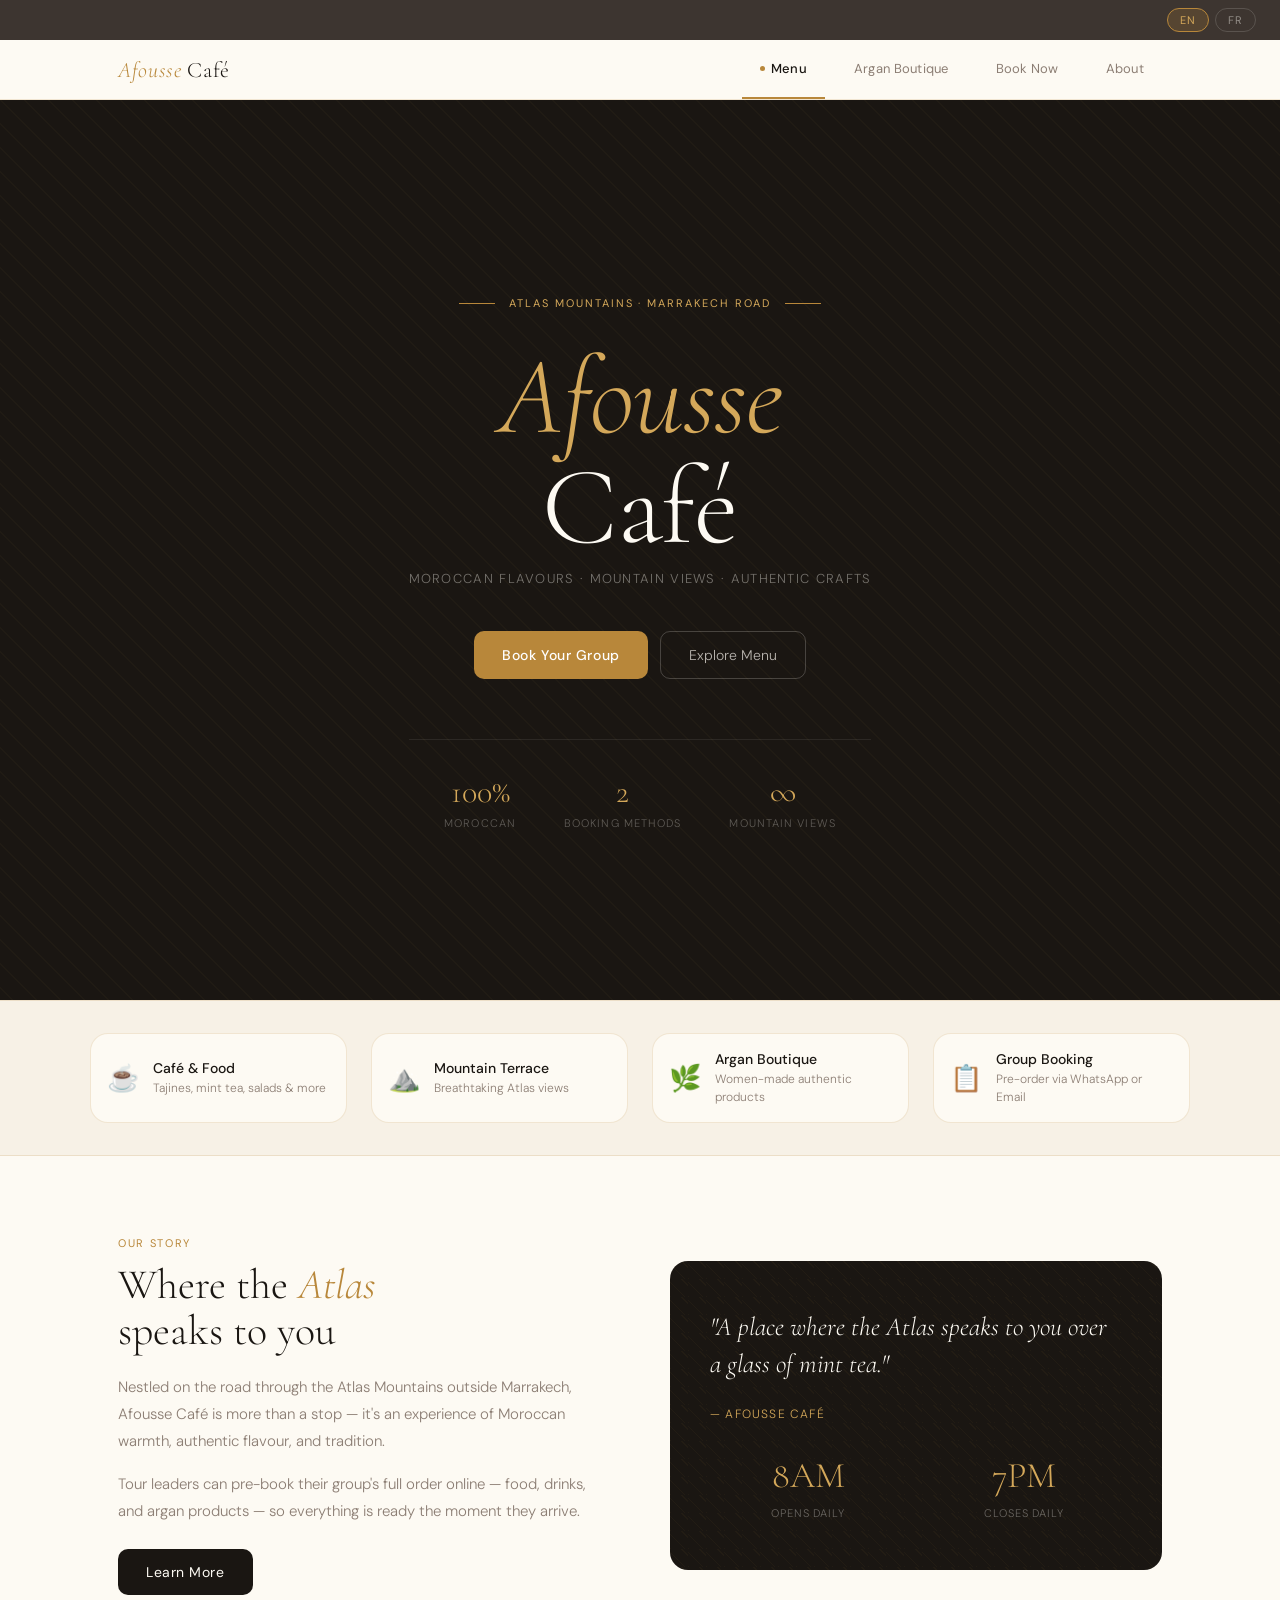
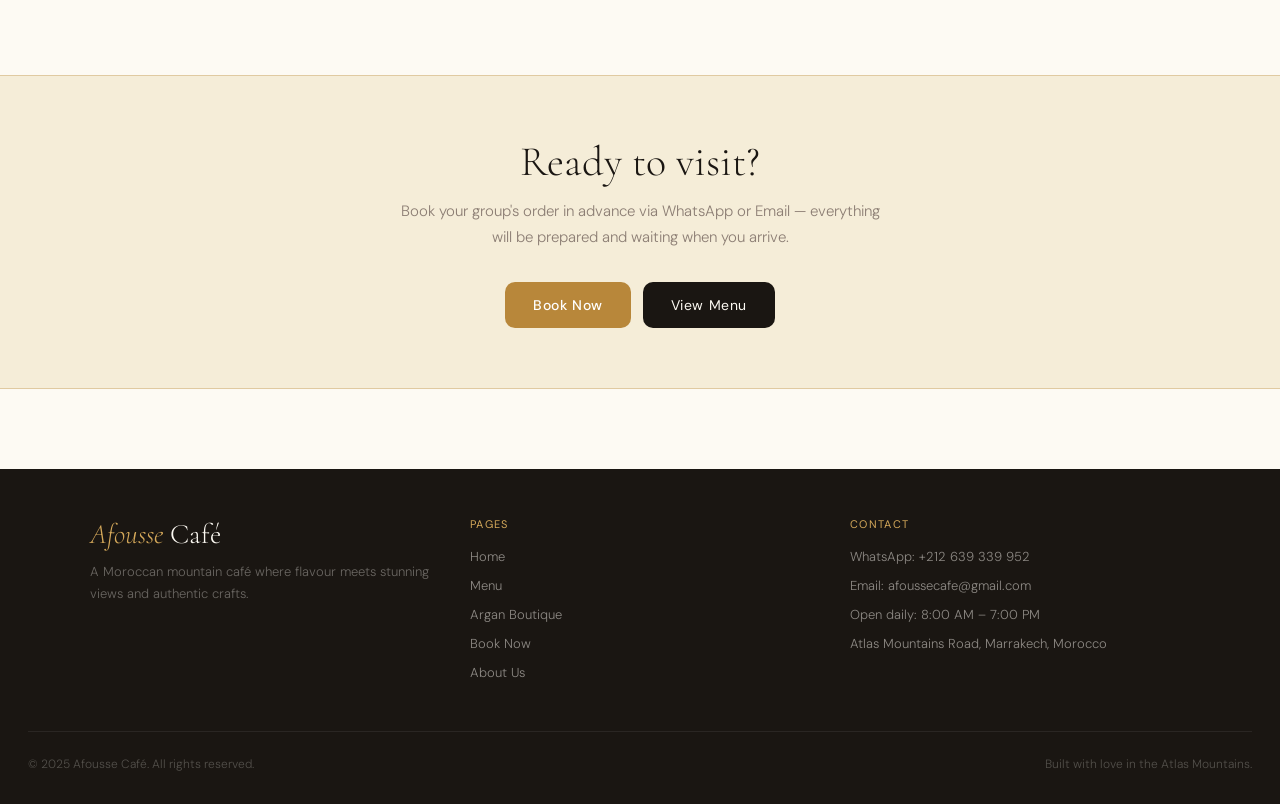
==== index.html @ c1b6a632 "Initial commit - Afousse Café website" ====
<!DOCTYPE html>
<html lang="en">
<head>
  <meta charset="UTF-8">
  <meta name="viewport" content="width=device-width, initial-scale=1.0">
  <title>Afousse Café — Atlas Mountains, Marrakech</title>
  <meta name="description" content="A mountain-side café & restaurant on the Atlas road. Moroccan food, mint tea, stunning views & authentic argan products. Book your group before you arrive.">
  <link rel="stylesheet" href="css/style.css">
  <style>
    /* HERO */
    .hero {
      background: var(--ink);
      min-height: 100vh;
      display: flex;
      flex-direction: column;
      align-items: center;
      justify-content: center;
      text-align: center;
      padding: 80px 24px 60px;
      position: relative;
      overflow: hidden;
    }
    .hero-pattern {
      position: absolute; inset: 0; opacity: 0.04;
      background-image: repeating-linear-gradient(45deg, var(--gold) 0, var(--gold) 1px, transparent 0, transparent 50%);
      background-size: 24px 24px;
    }
    .hero-inner { position: relative; z-index: 1; max-width: 780px; }
    .hero-eyebrow {
      display: inline-flex; align-items: center; gap: 14px;
      font-size: 11px; letter-spacing: 0.18em; text-transform: uppercase;
      color: var(--gold2); margin-bottom: 32px; font-weight: 400;
    }
    .hero-line { width: 36px; height: 1px; background: var(--gold); }
    .hero h1 {
      font-family: 'Cormorant Garamond', serif;
      font-size: clamp(60px, 11vw, 110px);
      font-weight: 300; color: var(--cream);
      line-height: 1.0; margin-bottom: 8px; letter-spacing: -0.01em;
    }
    .hero h1 em { color: var(--gold2); font-style: italic; }
    .hero-tagline {
      font-size: 13px; color: rgba(253,250,243,0.4);
      letter-spacing: 0.1em; text-transform: uppercase;
      margin-bottom: 44px; font-weight: 300;
    }
    .hero-ctas { display: flex; gap: 12px; justify-content: center; flex-wrap: wrap; margin-bottom: 60px; }
    .hero-stats {
      display: flex; gap: 48px; justify-content: center;
      border-top: 1px solid rgba(253,250,243,0.08); padding-top: 32px;
    }
    .hero-stat { text-align: center; }
    .hero-stat-num {
      font-family: 'Cormorant Garamond', serif;
      font-size: 32px; font-weight: 300; color: var(--gold2); display: block;
    }
    .hero-stat-lbl {
      font-size: 11px; color: rgba(253,250,243,0.3);
      text-transform: uppercase; letter-spacing: 0.1em;
    }

    /* FEATURES STRIP */
    .features {
      background: var(--cream2);
      border-top: 1px solid var(--border);
      border-bottom: 1px solid var(--border);
      padding: 32px 28px;
    }
    .features-inner {
      max-width: 1100px; margin: 0 auto;
      display: grid; grid-template-columns: repeat(4, 1fr);
      gap: 24px;
    }
    .feature-item {
      display: flex; align-items: center; gap: 14px;
      padding: 16px; border-radius: var(--r2);
      background: var(--cream); border: 1px solid var(--border);
      transition: all .2s; text-decoration: none; color: inherit;
    }
    .feature-item:hover { border-color: var(--gold); transform: translateY(-2px); }
    .feature-icon { font-size: 26px; flex-shrink: 0; }
    .feature-text {}
    .feature-title { font-size: 14px; font-weight: 500; color: var(--ink); margin-bottom: 2px; }
    .feature-desc { font-size: 12px; color: var(--muted); line-height: 1.5; }

    /* ABOUT SECTION */
    .about-section { padding: 80px 28px; max-width: 1100px; margin: 0 auto; }
    .about-grid { display: grid; grid-template-columns: 1fr 1fr; gap: 60px; align-items: center; }
    .about-text .sec-eyebrow { margin-bottom: 12px; }
    .about-text h2 {
      font-family: 'Cormorant Garamond', serif;
      font-size: 42px; font-weight: 300; line-height: 1.1; color: var(--ink); margin-bottom: 20px;
    }
    .about-text h2 em { color: var(--gold); font-style: italic; }
    .about-text p { font-size: 15px; color: var(--muted); line-height: 1.8; margin-bottom: 16px; }
    .about-visual {
      background: var(--ink); border-radius: var(--r2);
      padding: 48px 40px; position: relative; overflow: hidden;
    }
    .about-visual-pat {
      position: absolute; inset: 0; opacity: 0.05;
      background-image: repeating-linear-gradient(45deg, var(--gold) 0, var(--gold) 1px, transparent 0, transparent 40%);
      background-size: 18px 18px;
    }
    .about-visual-content { position: relative; }
    .about-quote {
      font-family: 'Cormorant Garamond', serif;
      font-size: 26px; font-weight: 300; font-style: italic;
      color: var(--cream); line-height: 1.4; margin-bottom: 24px;
    }
    .about-quote-attr { font-size: 12px; letter-spacing: 0.1em; text-transform: uppercase; color: var(--gold2); }
    .about-stats { display: grid; grid-template-columns: 1fr 1fr; gap: 20px; margin-top: 32px; }
    .about-stat { text-align: center; }
    .about-stat-num {
      font-family: 'Cormorant Garamond', serif;
      font-size: 36px; font-weight: 300; color: var(--gold2); display: block; margin-bottom: 4px;
    }
    .about-stat-lbl { font-size: 11px; color: rgba(253,250,243,0.35); text-transform: uppercase; letter-spacing: 0.08em; }

    /* CTA SECTION */
    .cta-section {
      background: var(--gold-pale);
      border-top: 1px solid var(--border2);
      border-bottom: 1px solid var(--border2);
      padding: 60px 28px;
      text-align: center;
    }
    .cta-section h2 {
      font-family: 'Cormorant Garamond', serif;
      font-size: 42px; font-weight: 300; color: var(--ink);
      margin-bottom: 12px;
    }
    .cta-section p { font-size: 15px; color: var(--muted); margin-bottom: 32px; max-width: 500px; margin-left: auto; margin-right: auto; line-height: 1.7; }
    .cta-btns { display: flex; gap: 12px; justify-content: center; flex-wrap: wrap; }

    @media (max-width: 900px) {
      .features-inner { grid-template-columns: 1fr 1fr; }
      .about-grid { grid-template-columns: 1fr; gap: 32px; }
      .hero h1 { font-size: 56px; }
      .hero-stats { gap: 28px; }
    }
    @media (max-width: 540px) {
      .features-inner { grid-template-columns: 1fr; }
      .hero-stats { flex-direction: column; gap: 20px; }
      .cta-btns { flex-direction: column; align-items: center; }
    }
  </style>
</head>
<body>

<div class="toast-wrap"><div class="toast" id="toast"></div></div>

<!-- LANG BAR -->
<div class="lang-bar">
  <button class="lang-btn active" data-lang="en" onclick="setLang('en')">EN</button>
  <button class="lang-btn" data-lang="fr" onclick="setLang('fr')">FR</button>
</div>

<!-- NAVBAR -->
<nav class="navbar">
  <div class="nav-inner">
    <a class="nav-logo" href="index.html"><em>Afousse</em> Café</a>
    <div class="nav-links">
      <a class="nav-link active" href="menu.html"><span class="nav-dot"></span><span id="nav-menu">Menu</span></a>
      <a class="nav-link" href="argan.html"><span class="nav-dot"></span><span id="nav-argan">Argan Boutique</span></a>
      <a class="nav-link" href="booking.html"><span class="nav-dot"></span><span id="nav-book">Book Now</span></a>
      <a class="nav-link" href="about.html"><span class="nav-dot"></span><span id="nav-about">About</span></a>
    </div>
  </div>
</nav>

<!-- HERO -->
<div class="hero">
  <div class="hero-pattern"></div>
  <div class="hero-inner">
    <div class="hero-eyebrow">
      <span class="hero-line"></span>
      <span class="en">Atlas Mountains · Marrakech Road</span>
      <span class="fr" style="display:none">Montagnes de l'Atlas · Route de Marrakech</span>
      <span class="hero-line"></span>
    </div>
    <h1><em>Afousse</em><br>Café</h1>
    <div class="hero-tagline">
      <span class="en">Moroccan Flavours · Mountain Views · Authentic Crafts</span>
      <span class="fr" style="display:none">Saveurs Marocaines · Vues Panoramiques · Artisanat</span>
    </div>
    <div class="hero-ctas">
      <a class="btn-gold" href="booking.html">
        <span class="en">Book Your Group</span>
        <span class="fr" style="display:none">Réserver votre Groupe</span>
      </a>
      <a href="menu.html" style="display:inline-flex;align-items:center;gap:10px;padding:14px 28px;border-radius:var(--r);border:1px solid rgba(253,250,243,0.2);color:rgba(253,250,243,0.7);text-decoration:none;font-size:14px;transition:all .2s;" onmouseover="this.style.borderColor='var(--gold)';this.style.color='var(--gold2)'" onmouseout="this.style.borderColor='rgba(253,250,243,0.2)';this.style.color='rgba(253,250,243,0.7)'">
        <span class="en">Explore Menu</span>
        <span class="fr" style="display:none">Explorer le Menu</span>
      </a>
    </div>
    <div class="hero-stats">
      <div class="hero-stat">
        <span class="hero-stat-num">100%</span>
        <span class="hero-stat-lbl en">Moroccan</span>
        <span class="hero-stat-lbl fr" style="display:none">Marocain</span>
      </div>
      <div class="hero-stat">
        <span class="hero-stat-num">2</span>
        <span class="hero-stat-lbl en">Booking Methods</span>
        <span class="hero-stat-lbl fr" style="display:none">Modes de Réservation</span>
      </div>
      <div class="hero-stat">
        <span class="hero-stat-num">∞</span>
        <span class="hero-stat-lbl en">Mountain Views</span>
        <span class="hero-stat-lbl fr" style="display:none">Vues Panoramiques</span>
      </div>
    </div>
  </div>
</div>

<!-- FEATURES STRIP -->
<div class="features">
  <div class="features-inner">
    <a class="feature-item" href="menu.html">
      <span class="feature-icon">☕</span>
      <div class="feature-text">
        <div class="feature-title en">Café & Food</div>
        <div class="feature-title fr" style="display:none">Café & Cuisine</div>
        <div class="feature-desc en">Tajines, mint tea, salads & more</div>
        <div class="feature-desc fr" style="display:none">Tajines, thé à la menthe, salades</div>
      </div>
    </a>
    <a class="feature-item" href="about.html">
      <span class="feature-icon">⛰️</span>
      <div class="feature-text">
        <div class="feature-title en">Mountain Terrace</div>
        <div class="feature-title fr" style="display:none">Terrasse Panoramique</div>
        <div class="feature-desc en">Breathtaking Atlas views</div>
        <div class="feature-desc fr" style="display:none">Vues époustouflantes sur l'Atlas</div>
      </div>
    </a>
    <a class="feature-item" href="argan.html">
      <span class="feature-icon">🌿</span>
      <div class="feature-text">
        <div class="feature-title en">Argan Boutique</div>
        <div class="feature-title fr" style="display:none">Boutique Argan</div>
        <div class="feature-desc en">Women-made authentic products</div>
        <div class="feature-desc fr" style="display:none">Produits artisanaux féminins</div>
      </div>
    </a>
    <a class="feature-item" href="booking.html">
      <span class="feature-icon">📋</span>
      <div class="feature-text">
        <div class="feature-title en">Group Booking</div>
        <div class="feature-title fr" style="display:none">Réservation Groupe</div>
        <div class="feature-desc en">Pre-order via WhatsApp or Email</div>
        <div class="feature-desc fr" style="display:none">Pré-commander via WhatsApp ou Email</div>
      </div>
    </a>
  </div>
</div>

<!-- ABOUT SECTION -->
<div class="about-section">
  <div class="about-grid">
    <div class="about-text">
      <div class="sec-eyebrow en">Our Story</div>
      <div class="sec-eyebrow fr" style="display:none">Notre Histoire</div>
      <h2 class="en">Where the <em>Atlas</em><br>speaks to you</h2>
      <h2 class="fr" style="display:none">Là où l'<em>Atlas</em><br>vous parle</h2>
      <p class="en">Nestled on the road through the Atlas Mountains outside Marrakech, Afousse Café is more than a stop — it's an experience of Moroccan warmth, authentic flavour, and tradition.</p>
      <p class="fr" style="display:none">Niché sur la route des montagnes de l'Atlas près de Marrakech, Afousse Café est plus qu'un arrêt — c'est une expérience de chaleur marocaine et de tradition authentique.</p>
      <p class="en">Tour leaders can pre-book their group's full order online — food, drinks, and argan products — so everything is ready the moment they arrive.</p>
      <p class="fr" style="display:none">Les responsables de groupes peuvent pré-réserver leur commande en ligne — nourriture, boissons et produits argan — pour que tout soit prêt à l'arrivée.</p>
      <a class="btn-primary" href="about.html" style="margin-top:8px;display:inline-flex;">
        <span class="en">Learn More</span>
        <span class="fr" style="display:none">En savoir plus</span>
      </a>
    </div>
    <div class="about-visual">
      <div class="about-visual-pat"></div>
      <div class="about-visual-content">
        <div class="about-quote">"A place where the Atlas speaks to you over a glass of mint tea."</div>
        <div class="about-quote-attr">— Afousse Café</div>
        <div class="about-stats">
          <div class="about-stat">
            <span class="about-stat-num">8AM</span>
            <span class="about-stat-lbl en">Opens Daily</span>
            <span class="about-stat-lbl fr" style="display:none">Ouverture</span>
          </div>
          <div class="about-stat">
            <span class="about-stat-num">7PM</span>
            <span class="about-stat-lbl en">Closes Daily</span>
            <span class="about-stat-lbl fr" style="display:none">Fermeture</span>
          </div>
        </div>
      </div>
    </div>
  </div>
</div>

<!-- CTA -->
<div class="cta-section">
  <h2 class="en">Ready to visit?</h2>
  <h2 class="fr" style="display:none">Prêt à nous rendre visite ?</h2>
  <p class="en">Book your group's order in advance via WhatsApp or Email — everything will be prepared and waiting when you arrive.</p>
  <p class="fr" style="display:none">Réservez la commande de votre groupe à l'avance par WhatsApp ou Email — tout sera prêt à votre arrivée.</p>
  <div class="cta-btns">
    <a class="btn-gold" href="booking.html">
      <span class="en">Book Now</span>
      <span class="fr" style="display:none">Réserver Maintenant</span>
    </a>
    <a class="btn-primary" href="menu.html">
      <span class="en">View Menu</span>
      <span class="fr" style="display:none">Voir le Menu</span>
    </a>
  </div>
</div>

<!-- FOOTER -->
<footer>
  <div class="footer-inner">
    <div>
      <div class="footer-logo"><em>Afousse</em> Café</div>
      <div class="footer-tagline en">A Moroccan mountain café where flavour meets stunning views and authentic crafts.</div>
      <div class="footer-tagline fr" style="display:none">Un café marocain de montagne où saveurs, vues et artisanat se rencontrent.</div>
    </div>
    <div class="footer-col">
      <h4 class="en">Pages</h4>
      <h4 class="fr" style="display:none">Pages</h4>
      <a href="index.html" class="en">Home</a>
      <a href="index.html" class="fr" style="display:none">Accueil</a>
      <a href="menu.html" class="en">Menu</a>
      <a href="menu.html" class="fr" style="display:none">Menu</a>
      <a href="argan.html" class="en">Argan Boutique</a>
      <a href="argan.html" class="fr" style="display:none">Boutique Argan</a>
      <a href="booking.html" class="en">Book Now</a>
      <a href="booking.html" class="fr" style="display:none">Réserver</a>
      <a href="about.html" class="en">About Us</a>
      <a href="about.html" class="fr" style="display:none">À Propos</a>
    </div>
    <div class="footer-col">
      <h4 class="en">Contact</h4>
      <h4 class="fr" style="display:none">Contact</h4>
      <p>WhatsApp: +212 639 339 952</p>
      <p>Email: afoussecafe@gmail.com</p>
      <p id="footer-hours">Open daily: 8:00 AM – 7:00 PM</p>
      <p id="footer-location">Atlas Mountains Road, Marrakech, Morocco</p>
    </div>
  </div>
  <div class="footer-bottom">
    <span id="footer-rights">© 2025 Afousse Café. All rights reserved.</span>
    <span id="footer-built">Built with love in the Atlas Mountains.</span>
  </div>
</footer>

<script src="js/app.js"></script>
</body>
</html>
---- css/style.css ----
/* ─── AFOUSSE CAFÉ — Global Styles ─── */
@import url('https://fonts.googleapis.com/css2?family=Cormorant+Garamond:ital,wght@0,300;0,400;0,600;1,300;1,400&family=DM+Sans:wght@300;400;500&display=swap');

*, *::before, *::after { box-sizing: border-box; margin: 0; padding: 0; }

:root {
  --ink: #1A1612;
  --ink2: #3D3530;
  --muted: #8C7E74;
  --gold: #B8873A;
  --gold2: #D4A85A;
  --gold-pale: #F5EDD8;
  --cream: #FDFAF3;
  --cream2: #F7F1E6;
  --cream3: #EDE3D0;
  --green: #2D5A3D;
  --green2: #4A7C5F;
  --border: rgba(184,135,58,0.18);
  --border2: rgba(184,135,58,0.35);
  --r: 10px;
  --r2: 18px;
}

html { scroll-behavior: smooth; }
body {
  font-family: 'DM Sans', sans-serif;
  background: var(--cream);
  color: var(--ink);
  min-height: 100vh;
  overflow-x: hidden;
  font-weight: 300;
}

/* ── LANG BAR ── */
.lang-bar {
  background: var(--ink2);
  display: flex;
  justify-content: flex-end;
  align-items: center;
  padding: 8px 24px;
  gap: 6px;
}
.lang-btn {
  background: transparent;
  border: 1px solid rgba(253,250,243,0.15);
  color: rgba(253,250,243,0.45);
  font-family: 'DM Sans', sans-serif;
  font-size: 11px;
  letter-spacing: 0.08em;
  padding: 4px 12px;
  border-radius: 100px;
  cursor: pointer;
  transition: all .2s;
}
.lang-btn.active {
  background: rgba(184,135,58,0.2);
  border-color: var(--gold);
  color: var(--gold2);
}

/* ── NAVBAR ── */
.navbar {
  background: var(--cream);
  border-bottom: 1px solid var(--border);
  position: sticky;
  top: 0;
  z-index: 100;
}
.nav-inner {
  max-width: 1100px;
  margin: 0 auto;
  display: flex;
  align-items: center;
  justify-content: space-between;
  padding: 0 28px;
}
.nav-logo {
  font-family: 'Cormorant Garamond', serif;
  font-size: 22px;
  font-weight: 300;
  color: var(--ink);
  text-decoration: none;
  letter-spacing: 0.03em;
  padding: 16px 0;
  white-space: nowrap;
}
.nav-logo em { color: var(--gold); font-style: italic; }
.nav-links {
  display: flex;
  gap: 0;
  overflow-x: auto;
  scrollbar-width: none;
}
.nav-links::-webkit-scrollbar { display: none; }
.nav-link {
  display: flex;
  align-items: center;
  gap: 6px;
  padding: 20px 18px;
  font-size: 13px;
  font-weight: 400;
  color: var(--muted);
  border-bottom: 2px solid transparent;
  text-decoration: none;
  white-space: nowrap;
  transition: all .2s;
  letter-spacing: 0.02em;
}
.nav-link:hover { color: var(--gold); }
.nav-link.active { color: var(--ink); border-bottom-color: var(--gold); font-weight: 500; }
.nav-dot { width: 5px; height: 5px; border-radius: 50%; background: var(--gold); opacity: 0; transition: opacity .2s; }
.nav-link.active .nav-dot { opacity: 1; }

/* ── FOOTER ── */
footer {
  background: var(--ink);
  color: rgba(253,250,243,0.55);
  padding: 48px 28px 32px;
  margin-top: 80px;
}
.footer-inner {
  max-width: 1100px;
  margin: 0 auto;
  display: grid;
  grid-template-columns: 1fr 1fr 1fr;
  gap: 40px;
  margin-bottom: 40px;
}
.footer-logo {
  font-family: 'Cormorant Garamond', serif;
  font-size: 28px;
  font-weight: 300;
  color: var(--cream);
  margin-bottom: 10px;
}
.footer-logo em { color: var(--gold2); font-style: italic; }
.footer-tagline { font-size: 13px; color: rgba(253,250,243,0.35); line-height: 1.7; }
.footer-col h4 {
  font-size: 11px;
  letter-spacing: 0.12em;
  text-transform: uppercase;
  color: var(--gold2);
  margin-bottom: 16px;
  font-weight: 400;
}
.footer-col a, .footer-col p {
  display: block;
  font-size: 13px;
  color: rgba(253,250,243,0.5);
  text-decoration: none;
  margin-bottom: 8px;
  transition: color .2s;
  line-height: 1.6;
}
.footer-col a:hover { color: var(--gold2); }
.footer-bottom {
  border-top: 1px solid rgba(253,250,243,0.07);
  padding-top: 24px;
  display: flex;
  justify-content: space-between;
  align-items: center;
  flex-wrap: wrap;
  gap: 12px;
  font-size: 12px;
  color: rgba(253,250,243,0.25);
}

/* ── MAIN WRAPPER ── */
.main { max-width: 1100px; margin: 0 auto; padding: 48px 28px 80px; }

/* ── SECTION HEADER ── */
.sec-eyebrow {
  font-size: 11px;
  letter-spacing: 0.15em;
  text-transform: uppercase;
  color: var(--gold);
  font-weight: 400;
  margin-bottom: 8px;
}
.sec-head { margin-bottom: 40px; }
.sec-head h2 {
  font-family: 'Cormorant Garamond', serif;
  font-size: 38px;
  font-weight: 300;
  color: var(--ink);
  line-height: 1.1;
}
.sec-head p { font-size: 14px; color: var(--muted); margin-top: 8px; max-width: 500px; line-height: 1.7; }

/* ── CATEGORY DIVIDER ── */
.cat-block { margin-bottom: 44px; }
.cat-label { display: flex; align-items: center; gap: 14px; margin-bottom: 18px; }
.cat-label-text {
  font-size: 11px;
  letter-spacing: 0.14em;
  text-transform: uppercase;
  color: var(--gold);
  font-weight: 500;
  white-space: nowrap;
}
.cat-label-line { flex: 1; height: 1px; background: var(--border); }

/* ── MENU GRID ── */
.menu-grid { display: grid; grid-template-columns: repeat(auto-fill, minmax(190px, 1fr)); gap: 14px; }
.menu-card {
  background: var(--cream2);
  border: 1px solid var(--border);
  border-radius: var(--r2);
  padding: 20px 18px;
  cursor: pointer;
  transition: all .22s;
  position: relative;
  user-select: none;
}
.menu-card:hover {
  border-color: var(--gold);
  background: var(--cream);
  transform: translateY(-3px);
  box-shadow: 0 12px 32px rgba(26,22,18,0.08);
}
.menu-card.selected { border-color: var(--gold); background: #FDF8EE; box-shadow: 0 0 0 1px var(--gold); }
.check-mark {
  position: absolute; top: 14px; right: 14px;
  width: 22px; height: 22px;
  background: var(--gold); border-radius: 50%;
  display: none; align-items: center; justify-content: center;
}
.menu-card.selected .check-mark { display: flex; }
.check-mark svg { width: 11px; height: 11px; stroke: white; fill: none; stroke-width: 2.5; }
.card-emoji { font-size: 30px; margin-bottom: 12px; display: block; line-height: 1; }
.card-name { font-size: 14px; font-weight: 500; color: var(--ink); margin-bottom: 4px; line-height: 1.3; }
.card-desc { font-size: 12px; color: var(--muted); line-height: 1.55; }
.card-price { font-family: 'Cormorant Garamond', serif; font-size: 16px; color: var(--gold); font-weight: 400; margin-top: 10px; }
.qty-row { display: flex; align-items: center; gap: 10px; margin-top: 12px; }
.qty-btn {
  width: 28px; height: 28px; border-radius: 50%;
  border: 1px solid var(--border2); background: transparent;
  cursor: pointer; font-size: 16px;
  display: flex; align-items: center; justify-content: center;
  color: var(--gold); font-family: inherit; line-height: 1; transition: all .15s;
}
.qty-btn:hover { background: var(--gold); color: white; border-color: var(--gold); }
.qty-val { font-size: 15px; font-weight: 500; min-width: 24px; text-align: center; color: var(--ink); }

/* ── BUTTONS ── */
.btn-primary {
  display: inline-flex; align-items: center; justify-content: center; gap: 10px;
  padding: 14px 28px; border-radius: var(--r);
  background: var(--ink); color: var(--cream); border: none;
  font-family: 'DM Sans', sans-serif; font-size: 14px; font-weight: 400;
  cursor: pointer; transition: all .2s; text-decoration: none; letter-spacing: 0.04em;
}
.btn-primary:hover { background: var(--gold); }
.btn-gold {
  display: inline-flex; align-items: center; justify-content: center; gap: 10px;
  padding: 14px 28px; border-radius: var(--r);
  background: var(--gold); color: white; border: none;
  font-family: 'DM Sans', sans-serif; font-size: 14px; font-weight: 500;
  cursor: pointer; transition: all .2s; text-decoration: none; letter-spacing: 0.04em;
}
.btn-gold:hover { background: var(--ink2); transform: translateY(-1px); }
.btn-wa {
  display: flex; align-items: center; justify-content: center; gap: 10px;
  padding: 15px 20px; border-radius: var(--r);
  background: #25D366; color: white; border: none;
  font-family: 'DM Sans', sans-serif; font-size: 14px; font-weight: 500;
  cursor: pointer; transition: all .2s; text-decoration: none;
}
.btn-wa:hover { background: #1da851; transform: translateY(-1px); }
.btn-em {
  display: flex; align-items: center; justify-content: center; gap: 10px;
  padding: 15px 20px; border-radius: var(--r);
  background: var(--gold); color: white; border: none;
  font-family: 'DM Sans', sans-serif; font-size: 14px; font-weight: 500;
  cursor: pointer; transition: all .2s; text-decoration: none;
}
.btn-em:hover { background: var(--ink2); transform: translateY(-1px); }
.btn-clear {
  background: transparent; border: 1px solid var(--border2); color: var(--muted);
  font-family: 'DM Sans', sans-serif; font-size: 12px; padding: 10px;
  border-radius: var(--r); cursor: pointer; width: 100%; transition: all .2s; letter-spacing: 0.04em;
}
.btn-clear:hover { border-color: var(--gold); color: var(--gold); }
.proceed-btn {
  display: flex; align-items: center; justify-content: center; gap: 10px;
  width: 100%; padding: 16px; border-radius: var(--r);
  background: var(--ink); color: var(--cream); border: none;
  font-family: 'DM Sans', sans-serif; font-size: 14px; font-weight: 400;
  cursor: pointer; transition: all .2s; margin-top: 16px; letter-spacing: 0.04em;
  text-decoration: none;
}
.proceed-btn:hover { background: var(--gold); }

/* ── FORMS ── */
.form-section-title {
  font-family: 'Cormorant Garamond', serif;
  font-size: 22px; font-weight: 300;
  color: var(--ink); margin-bottom: 20px;
  padding-bottom: 14px; border-bottom: 1px solid var(--border);
}
.form-row { display: grid; grid-template-columns: 1fr 1fr; gap: 14px; margin-bottom: 16px; }
.form-group { display: flex; flex-direction: column; gap: 7px; }
.form-group.full { grid-column: 1 / -1; }
label { font-size: 11px; font-weight: 500; color: var(--ink2); letter-spacing: 0.08em; text-transform: uppercase; }
input, select, textarea {
  font-family: 'DM Sans', sans-serif; font-size: 14px; font-weight: 300;
  color: var(--ink); background: var(--cream); border: 1px solid var(--border2);
  border-radius: var(--r); padding: 11px 16px; outline: none; transition: border-color .2s; width: 100%;
}
input:focus, select:focus, textarea:focus { border-color: var(--gold); }
textarea { resize: vertical; min-height: 100px; line-height: 1.6; }

/* ── TOAST ── */
.toast-wrap { position: fixed; bottom: 28px; right: 28px; z-index: 9999; }
.toast {
  background: var(--ink); color: var(--cream);
  padding: 13px 20px; border-radius: var(--r);
  font-size: 13px; font-family: 'DM Sans', sans-serif;
  opacity: 0; transform: translateY(10px); transition: all .3s;
  border-left: 3px solid var(--gold); max-width: 300px; line-height: 1.5;
}
.toast.show { opacity: 1; transform: translateY(0); }

/* ── SUMMARY CARD ── */
.summary-card { background: var(--ink); border-radius: var(--r2); padding: 24px; color: var(--cream); }
.sum-title { font-size: 11px; letter-spacing: 0.12em; text-transform: uppercase; color: var(--gold2); margin-bottom: 18px; font-weight: 400; }
.sum-item {
  display: flex; justify-content: space-between; align-items: center;
  padding: 9px 0; border-bottom: 1px solid rgba(253,250,243,0.07);
  font-size: 13px; color: rgba(253,250,243,0.85);
}
.sum-item:last-child { border-bottom: none; }
.sum-qty { background: rgba(184,135,58,0.2); color: var(--gold2); padding: 2px 9px; border-radius: 100px; font-size: 11px; font-weight: 500; white-space: nowrap; }
.sum-empty { font-size: 13px; color: rgba(253,250,243,0.3); text-align: center; padding: 24px 0; line-height: 1.6; }

/* ── RESPONSIVE ── */
@media (max-width: 768px) {
  .footer-inner { grid-template-columns: 1fr; gap: 28px; }
  .nav-logo { font-size: 18px; }
  .form-row { grid-template-columns: 1fr; }
  .sec-head h2 { font-size: 30px; }
}
@media (max-width: 480px) {
  .main { padding: 32px 16px 60px; }
  .nav-inner { padding: 0 16px; }
}
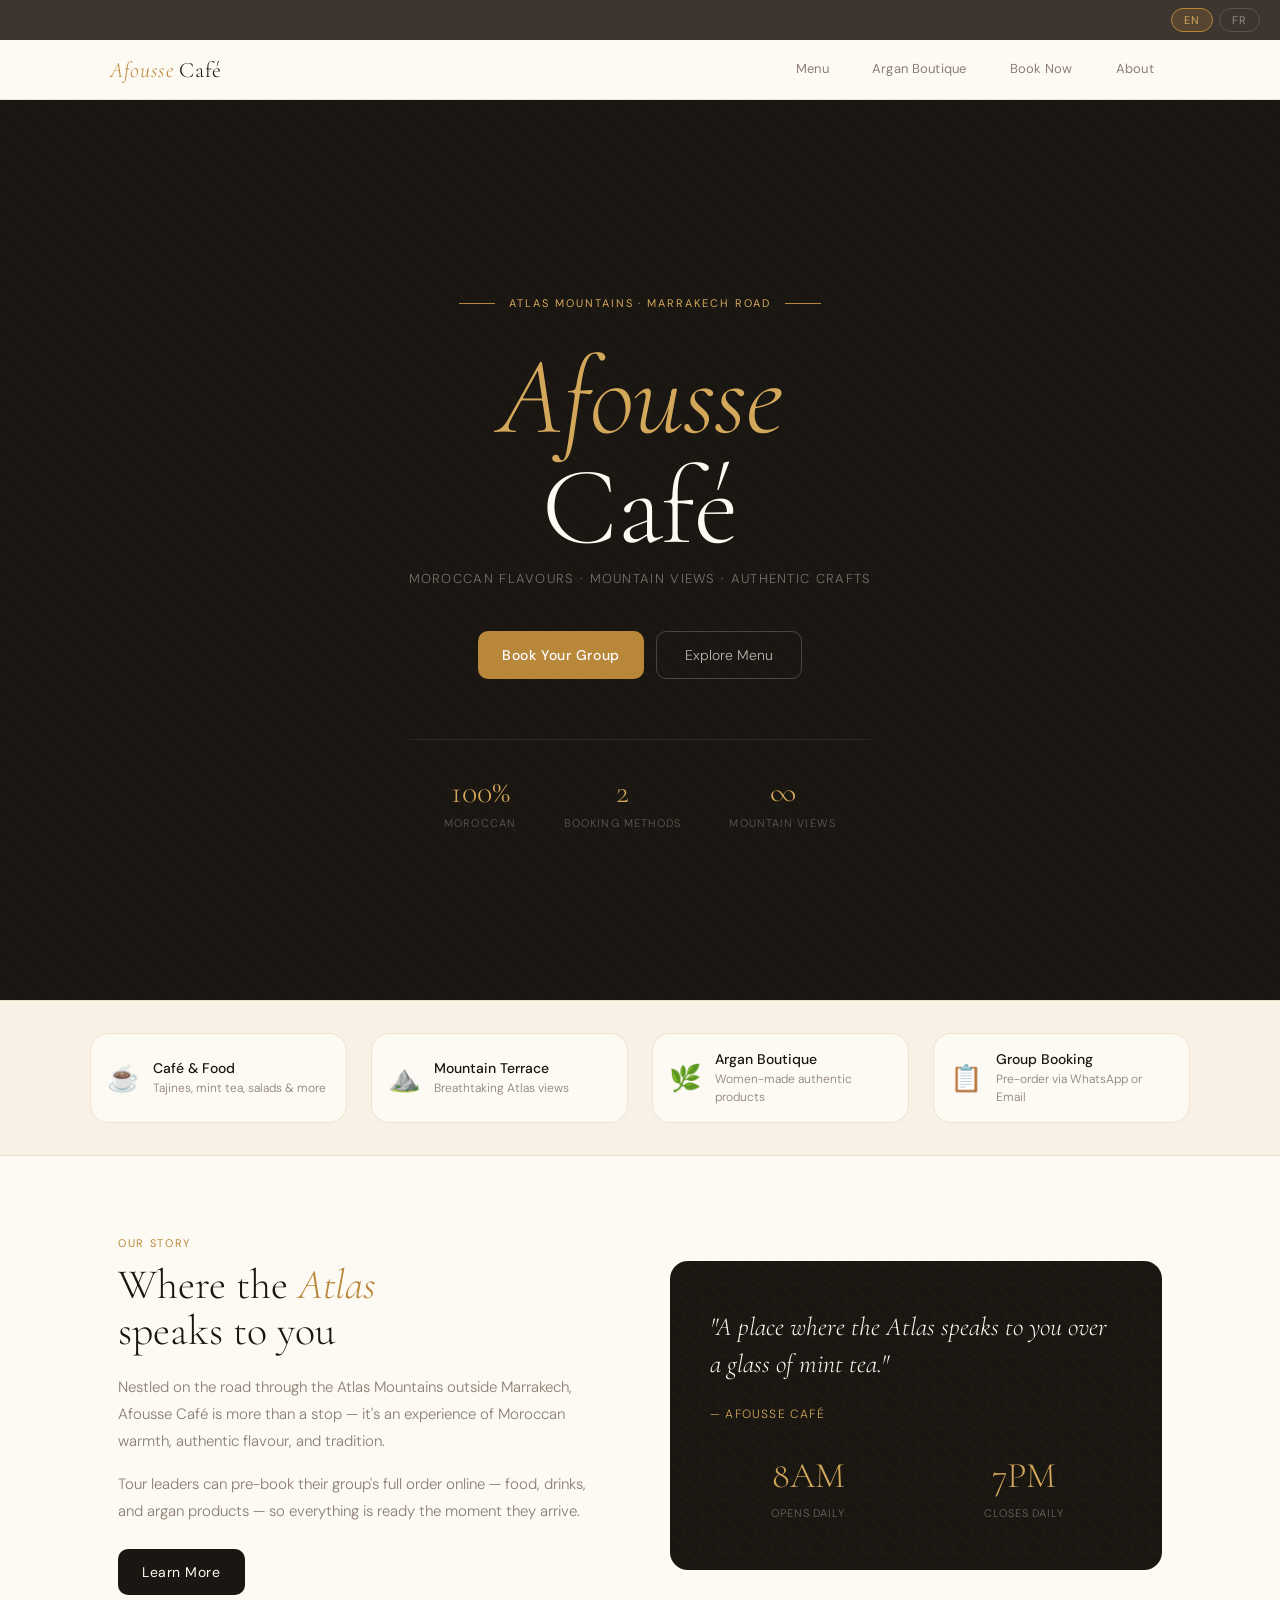
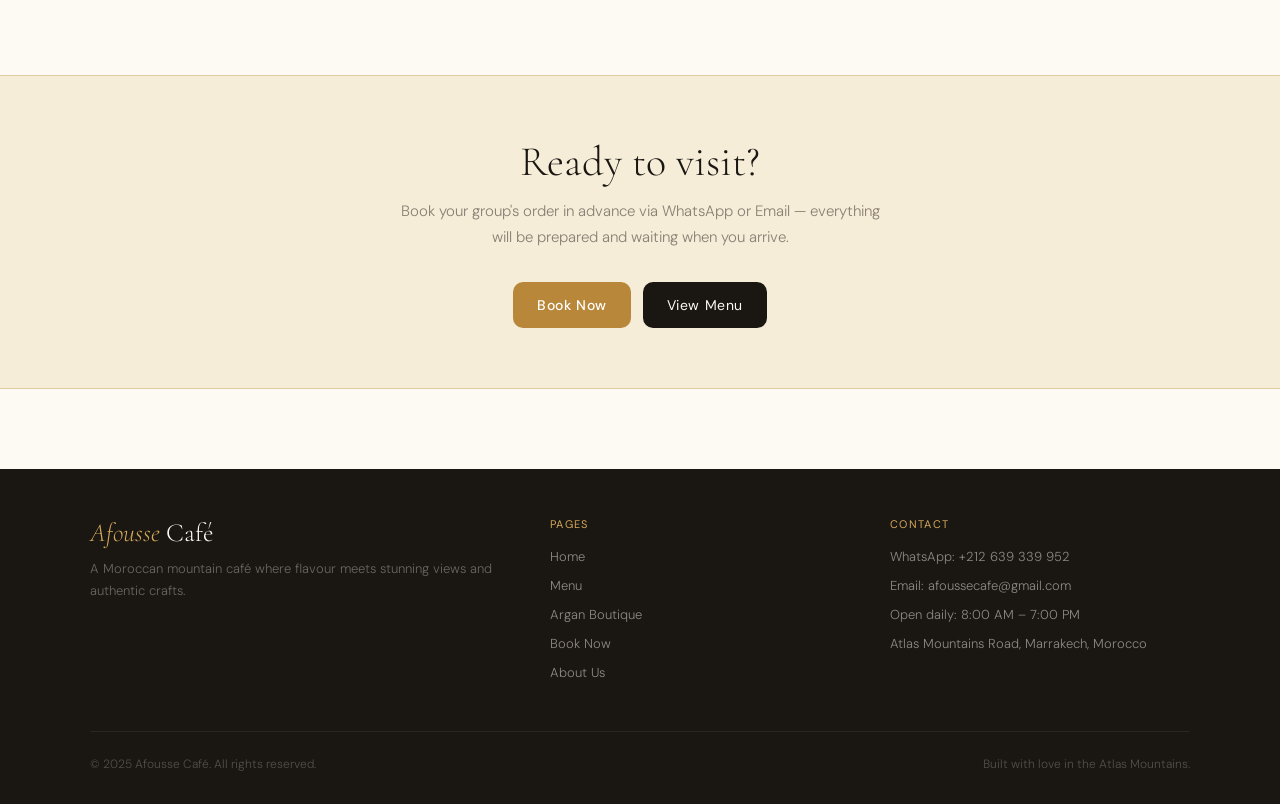
==== commit e75e3b66: "Fix mobile responsiveness and cart persistence" ====
--- a/index.html
+++ b/index.html
@@ -158,9 +158,12 @@
 
 <!-- NAVBAR -->
 <nav class="navbar">
-  <div class="nav-inner">
+  <div class="nav-inner" style="position:relative">
     <a class="nav-logo" href="index.html"><em>Afousse</em> Café</a>
-    <div class="nav-links">
+    <button class="nav-hamburger" onclick="toggleMobileMenu()" aria-label="Menu">
+      <span></span><span></span><span></span>
+    </button>
+    <div class="nav-links" id="nav-links">
       <a class="nav-link active" href="menu.html"><span class="nav-dot"></span><span id="nav-menu">Menu</span></a>
       <a class="nav-link" href="argan.html"><span class="nav-dot"></span><span id="nav-argan">Argan Boutique</span></a>
       <a class="nav-link" href="booking.html"><span class="nav-dot"></span><span id="nav-book">Book Now</span></a>
--- a/css/style.css
+++ b/css/style.css
@@ -14,7 +14,6 @@
   --cream2: #F7F1E6;
   --cream3: #EDE3D0;
   --green: #2D5A3D;
-  --green2: #4A7C5F;
   --border: rgba(184,135,58,0.18);
   --border2: rgba(184,135,58,0.35);
   --r: 10px;
@@ -31,13 +30,15 @@
   font-weight: 300;
 }
 
-/* ── LANG BAR ── */
+/* ══════════════════════════════════════
+   LANG BAR
+══════════════════════════════════════ */
 .lang-bar {
   background: var(--ink2);
   display: flex;
   justify-content: flex-end;
   align-items: center;
-  padding: 8px 24px;
+  padding: 8px 20px;
   gap: 6px;
 }
 .lang-btn {
@@ -58,13 +59,15 @@
   color: var(--gold2);
 }
 
-/* ── NAVBAR ── */
+/* ══════════════════════════════════════
+   NAVBAR — with mobile hamburger
+══════════════════════════════════════ */
 .navbar {
   background: var(--cream);
   border-bottom: 1px solid var(--border);
   position: sticky;
   top: 0;
-  z-index: 100;
+  z-index: 200;
 }
 .nav-inner {
   max-width: 1100px;
@@ -72,7 +75,8 @@
   display: flex;
   align-items: center;
   justify-content: space-between;
-  padding: 0 28px;
+  padding: 0 20px;
+  min-height: 58px;
 }
 .nav-logo {
   font-family: 'Cormorant Garamond', serif;
@@ -81,22 +85,42 @@
   color: var(--ink);
   text-decoration: none;
   letter-spacing: 0.03em;
-  padding: 16px 0;
   white-space: nowrap;
+  flex-shrink: 0;
 }
 .nav-logo em { color: var(--gold); font-style: italic; }
-.nav-links {
+
+/* Hamburger button — hidden on desktop */
+.nav-hamburger {
+  display: none;
+  flex-direction: column;
+  justify-content: center;
+  gap: 5px;
+  background: none;
+  border: none;
+  cursor: pointer;
+  padding: 8px;
+  margin-right: -8px;
+}
+.nav-hamburger span {
+  display: block;
+  width: 22px;
+  height: 2px;
+  background: var(--ink);
+  border-radius: 2px;
+  transition: all .3s;
+}
+
+/* Desktop nav links */
+#nav-links {
   display: flex;
   gap: 0;
-  overflow-x: auto;
-  scrollbar-width: none;
-}
-.nav-links::-webkit-scrollbar { display: none; }
+}
 .nav-link {
   display: flex;
   align-items: center;
   gap: 6px;
-  padding: 20px 18px;
+  padding: 20px 16px;
   font-size: 13px;
   font-weight: 400;
   color: var(--muted);
@@ -108,27 +132,44 @@
 }
 .nav-link:hover { color: var(--gold); }
 .nav-link.active { color: var(--ink); border-bottom-color: var(--gold); font-weight: 500; }
-.nav-dot { width: 5px; height: 5px; border-radius: 50%; background: var(--gold); opacity: 0; transition: opacity .2s; }
+.nav-dot { width: 5px; height: 5px; border-radius: 50%; background: var(--gold); opacity: 0; transition: opacity .2s; flex-shrink: 0; }
 .nav-link.active .nav-dot { opacity: 1; }
 
-/* ── FOOTER ── */
+/* Cart badge on nav book link */
+.nav-cart-badge {
+  display: none;
+  background: var(--gold);
+  color: white;
+  font-size: 10px;
+  font-weight: 500;
+  width: 18px;
+  height: 18px;
+  border-radius: 50%;
+  align-items: center;
+  justify-content: center;
+  margin-left: 2px;
+}
+
+/* ══════════════════════════════════════
+   FOOTER
+══════════════════════════════════════ */
 footer {
   background: var(--ink);
   color: rgba(253,250,243,0.55);
-  padding: 48px 28px 32px;
+  padding: 48px 20px 32px;
   margin-top: 80px;
 }
 .footer-inner {
   max-width: 1100px;
   margin: 0 auto;
   display: grid;
-  grid-template-columns: 1fr 1fr 1fr;
+  grid-template-columns: 1.4fr 1fr 1fr;
   gap: 40px;
   margin-bottom: 40px;
 }
 .footer-logo {
   font-family: 'Cormorant Garamond', serif;
-  font-size: 28px;
+  font-size: 26px;
   font-weight: 300;
   color: var(--cream);
   margin-bottom: 10px;
@@ -160,15 +201,21 @@
   justify-content: space-between;
   align-items: center;
   flex-wrap: wrap;
-  gap: 12px;
+  gap: 10px;
   font-size: 12px;
   color: rgba(253,250,243,0.25);
-}
-
-/* ── MAIN WRAPPER ── */
-.main { max-width: 1100px; margin: 0 auto; padding: 48px 28px 80px; }
-
-/* ── SECTION HEADER ── */
+  max-width: 1100px;
+  margin: 0 auto;
+}
+
+/* ══════════════════════════════════════
+   MAIN WRAPPER
+══════════════════════════════════════ */
+.main { max-width: 1100px; margin: 0 auto; padding: 40px 20px 80px; }
+
+/* ══════════════════════════════════════
+   SECTION HEADERS
+══════════════════════════════════════ */
 .sec-eyebrow {
   font-size: 11px;
   letter-spacing: 0.15em;
@@ -177,19 +224,21 @@
   font-weight: 400;
   margin-bottom: 8px;
 }
-.sec-head { margin-bottom: 40px; }
+.sec-head { margin-bottom: 36px; }
 .sec-head h2 {
   font-family: 'Cormorant Garamond', serif;
-  font-size: 38px;
+  font-size: 36px;
   font-weight: 300;
   color: var(--ink);
-  line-height: 1.1;
+  line-height: 1.15;
 }
 .sec-head p { font-size: 14px; color: var(--muted); margin-top: 8px; max-width: 500px; line-height: 1.7; }
 
-/* ── CATEGORY DIVIDER ── */
-.cat-block { margin-bottom: 44px; }
-.cat-label { display: flex; align-items: center; gap: 14px; margin-bottom: 18px; }
+/* ══════════════════════════════════════
+   CATEGORY DIVIDERS
+══════════════════════════════════════ */
+.cat-block { margin-bottom: 40px; }
+.cat-label { display: flex; align-items: center; gap: 14px; margin-bottom: 16px; }
 .cat-label-text {
   font-size: 11px;
   letter-spacing: 0.14em;
@@ -200,147 +249,362 @@
 }
 .cat-label-line { flex: 1; height: 1px; background: var(--border); }
 
-/* ── MENU GRID ── */
-.menu-grid { display: grid; grid-template-columns: repeat(auto-fill, minmax(190px, 1fr)); gap: 14px; }
+/* ══════════════════════════════════════
+   MENU CARDS
+══════════════════════════════════════ */
+.menu-grid {
+  display: grid;
+  grid-template-columns: repeat(auto-fill, minmax(180px, 1fr));
+  gap: 12px;
+}
 .menu-card {
   background: var(--cream2);
   border: 1px solid var(--border);
   border-radius: var(--r2);
-  padding: 20px 18px;
+  padding: 18px 16px;
   cursor: pointer;
   transition: all .22s;
   position: relative;
   user-select: none;
-}
-.menu-card:hover {
+  -webkit-tap-highlight-color: transparent;
+}
+.menu-card:hover, .menu-card:active {
   border-color: var(--gold);
   background: var(--cream);
-  transform: translateY(-3px);
-  box-shadow: 0 12px 32px rgba(26,22,18,0.08);
-}
-.menu-card.selected { border-color: var(--gold); background: #FDF8EE; box-shadow: 0 0 0 1px var(--gold); }
+  transform: translateY(-2px);
+  box-shadow: 0 8px 24px rgba(26,22,18,0.08);
+}
+.menu-card.selected {
+  border-color: var(--gold);
+  background: #FDF8EE;
+  box-shadow: 0 0 0 1px var(--gold);
+}
 .check-mark {
-  position: absolute; top: 14px; right: 14px;
+  position: absolute;
+  top: 12px; right: 12px;
   width: 22px; height: 22px;
-  background: var(--gold); border-radius: 50%;
-  display: none; align-items: center; justify-content: center;
+  background: var(--gold);
+  border-radius: 50%;
+  display: none;
+  align-items: center;
+  justify-content: center;
 }
 .menu-card.selected .check-mark { display: flex; }
 .check-mark svg { width: 11px; height: 11px; stroke: white; fill: none; stroke-width: 2.5; }
-.card-emoji { font-size: 30px; margin-bottom: 12px; display: block; line-height: 1; }
+.card-emoji { font-size: 28px; margin-bottom: 10px; display: block; line-height: 1; }
 .card-name { font-size: 14px; font-weight: 500; color: var(--ink); margin-bottom: 4px; line-height: 1.3; }
 .card-desc { font-size: 12px; color: var(--muted); line-height: 1.55; }
-.card-price { font-family: 'Cormorant Garamond', serif; font-size: 16px; color: var(--gold); font-weight: 400; margin-top: 10px; }
-.qty-row { display: flex; align-items: center; gap: 10px; margin-top: 12px; }
+.card-price {
+  font-family: 'Cormorant Garamond', serif;
+  font-size: 16px;
+  color: var(--gold);
+  font-weight: 400;
+  margin-top: 10px;
+}
+.qty-row {
+  display: flex;
+  align-items: center;
+  gap: 10px;
+  margin-top: 12px;
+}
 .qty-btn {
-  width: 28px; height: 28px; border-radius: 50%;
-  border: 1px solid var(--border2); background: transparent;
-  cursor: pointer; font-size: 16px;
-  display: flex; align-items: center; justify-content: center;
-  color: var(--gold); font-family: inherit; line-height: 1; transition: all .15s;
-}
-.qty-btn:hover { background: var(--gold); color: white; border-color: var(--gold); }
+  width: 30px; height: 30px;
+  border-radius: 50%;
+  border: 1px solid var(--border2);
+  background: transparent;
+  cursor: pointer;
+  font-size: 18px;
+  display: flex;
+  align-items: center;
+  justify-content: center;
+  color: var(--gold);
+  font-family: inherit;
+  line-height: 1;
+  transition: all .15s;
+  -webkit-tap-highlight-color: transparent;
+  touch-action: manipulation;
+}
+.qty-btn:hover, .qty-btn:active { background: var(--gold); color: white; border-color: var(--gold); }
 .qty-val { font-size: 15px; font-weight: 500; min-width: 24px; text-align: center; color: var(--ink); }
 
-/* ── BUTTONS ── */
+/* ══════════════════════════════════════
+   BUTTONS
+══════════════════════════════════════ */
 .btn-primary {
   display: inline-flex; align-items: center; justify-content: center; gap: 10px;
-  padding: 14px 28px; border-radius: var(--r);
+  padding: 14px 24px; border-radius: var(--r);
   background: var(--ink); color: var(--cream); border: none;
   font-family: 'DM Sans', sans-serif; font-size: 14px; font-weight: 400;
   cursor: pointer; transition: all .2s; text-decoration: none; letter-spacing: 0.04em;
+  touch-action: manipulation;
 }
 .btn-primary:hover { background: var(--gold); }
+
 .btn-gold {
   display: inline-flex; align-items: center; justify-content: center; gap: 10px;
-  padding: 14px 28px; border-radius: var(--r);
+  padding: 14px 24px; border-radius: var(--r);
   background: var(--gold); color: white; border: none;
   font-family: 'DM Sans', sans-serif; font-size: 14px; font-weight: 500;
   cursor: pointer; transition: all .2s; text-decoration: none; letter-spacing: 0.04em;
-}
-.btn-gold:hover { background: var(--ink2); transform: translateY(-1px); }
+  touch-action: manipulation;
+}
+.btn-gold:hover { background: var(--ink2); }
+
 .btn-wa {
   display: flex; align-items: center; justify-content: center; gap: 10px;
   padding: 15px 20px; border-radius: var(--r);
   background: #25D366; color: white; border: none;
   font-family: 'DM Sans', sans-serif; font-size: 14px; font-weight: 500;
   cursor: pointer; transition: all .2s; text-decoration: none;
-}
-.btn-wa:hover { background: #1da851; transform: translateY(-1px); }
+  touch-action: manipulation;
+}
+.btn-wa:hover { background: #1da851; }
+
 .btn-em {
   display: flex; align-items: center; justify-content: center; gap: 10px;
   padding: 15px 20px; border-radius: var(--r);
   background: var(--gold); color: white; border: none;
   font-family: 'DM Sans', sans-serif; font-size: 14px; font-weight: 500;
   cursor: pointer; transition: all .2s; text-decoration: none;
-}
-.btn-em:hover { background: var(--ink2); transform: translateY(-1px); }
+  touch-action: manipulation;
+}
+.btn-em:hover { background: var(--ink2); }
+
 .btn-clear {
   background: transparent; border: 1px solid var(--border2); color: var(--muted);
   font-family: 'DM Sans', sans-serif; font-size: 12px; padding: 10px;
   border-radius: var(--r); cursor: pointer; width: 100%; transition: all .2s; letter-spacing: 0.04em;
 }
 .btn-clear:hover { border-color: var(--gold); color: var(--gold); }
+
 .proceed-btn {
   display: flex; align-items: center; justify-content: center; gap: 10px;
   width: 100%; padding: 16px; border-radius: var(--r);
   background: var(--ink); color: var(--cream); border: none;
   font-family: 'DM Sans', sans-serif; font-size: 14px; font-weight: 400;
   cursor: pointer; transition: all .2s; margin-top: 16px; letter-spacing: 0.04em;
-  text-decoration: none;
+  text-decoration: none; touch-action: manipulation;
 }
 .proceed-btn:hover { background: var(--gold); }
 
-/* ── FORMS ── */
+/* ══════════════════════════════════════
+   FORMS
+══════════════════════════════════════ */
 .form-section-title {
   font-family: 'Cormorant Garamond', serif;
-  font-size: 22px; font-weight: 300;
-  color: var(--ink); margin-bottom: 20px;
-  padding-bottom: 14px; border-bottom: 1px solid var(--border);
+  font-size: 22px; font-weight: 300; color: var(--ink);
+  margin-bottom: 20px; padding-bottom: 14px;
+  border-bottom: 1px solid var(--border);
 }
 .form-row { display: grid; grid-template-columns: 1fr 1fr; gap: 14px; margin-bottom: 16px; }
 .form-group { display: flex; flex-direction: column; gap: 7px; }
 .form-group.full { grid-column: 1 / -1; }
-label { font-size: 11px; font-weight: 500; color: var(--ink2); letter-spacing: 0.08em; text-transform: uppercase; }
+label {
+  font-size: 11px; font-weight: 500; color: var(--ink2);
+  letter-spacing: 0.08em; text-transform: uppercase;
+}
 input, select, textarea {
-  font-family: 'DM Sans', sans-serif; font-size: 14px; font-weight: 300;
-  color: var(--ink); background: var(--cream); border: 1px solid var(--border2);
-  border-radius: var(--r); padding: 11px 16px; outline: none; transition: border-color .2s; width: 100%;
+  font-family: 'DM Sans', sans-serif; font-size: 16px; /* 16px prevents iOS zoom */
+  font-weight: 300; color: var(--ink);
+  background: var(--cream); border: 1px solid var(--border2);
+  border-radius: var(--r); padding: 12px 16px;
+  outline: none; transition: border-color .2s; width: 100%;
+  -webkit-appearance: none;
 }
 input:focus, select:focus, textarea:focus { border-color: var(--gold); }
-textarea { resize: vertical; min-height: 100px; line-height: 1.6; }
-
-/* ── TOAST ── */
-.toast-wrap { position: fixed; bottom: 28px; right: 28px; z-index: 9999; }
+textarea { resize: vertical; min-height: 90px; line-height: 1.6; }
+
+/* ══════════════════════════════════════
+   TOAST
+══════════════════════════════════════ */
+.toast-wrap { position: fixed; bottom: 20px; right: 16px; z-index: 9999; left: 16px; pointer-events: none; }
 .toast {
   background: var(--ink); color: var(--cream);
-  padding: 13px 20px; border-radius: var(--r);
+  padding: 13px 18px; border-radius: var(--r);
   font-size: 13px; font-family: 'DM Sans', sans-serif;
   opacity: 0; transform: translateY(10px); transition: all .3s;
-  border-left: 3px solid var(--gold); max-width: 300px; line-height: 1.5;
+  border-left: 3px solid var(--gold); line-height: 1.5;
+  display: inline-block; max-width: 340px;
 }
 .toast.show { opacity: 1; transform: translateY(0); }
 
-/* ── SUMMARY CARD ── */
-.summary-card { background: var(--ink); border-radius: var(--r2); padding: 24px; color: var(--cream); }
-.sum-title { font-size: 11px; letter-spacing: 0.12em; text-transform: uppercase; color: var(--gold2); margin-bottom: 18px; font-weight: 400; }
+/* ══════════════════════════════════════
+   SUMMARY CARD (booking sidebar)
+══════════════════════════════════════ */
+.summary-card { background: var(--ink); border-radius: var(--r2); padding: 22px; color: var(--cream); }
+.sum-title {
+  font-size: 11px; letter-spacing: 0.12em; text-transform: uppercase;
+  color: var(--gold2); margin-bottom: 16px; font-weight: 400;
+}
 .sum-item {
   display: flex; justify-content: space-between; align-items: center;
   padding: 9px 0; border-bottom: 1px solid rgba(253,250,243,0.07);
   font-size: 13px; color: rgba(253,250,243,0.85);
+  gap: 8px;
 }
 .sum-item:last-child { border-bottom: none; }
-.sum-qty { background: rgba(184,135,58,0.2); color: var(--gold2); padding: 2px 9px; border-radius: 100px; font-size: 11px; font-weight: 500; white-space: nowrap; }
+.sum-item > span:first-child { flex: 1; min-width: 0; word-break: break-word; }
+.sum-qty {
+  background: rgba(184,135,58,0.2); color: var(--gold2);
+  padding: 2px 9px; border-radius: 100px; font-size: 11px;
+  font-weight: 500; white-space: nowrap; flex-shrink: 0;
+}
 .sum-empty { font-size: 13px; color: rgba(253,250,243,0.3); text-align: center; padding: 24px 0; line-height: 1.6; }
 
-/* ── RESPONSIVE ── */
-@media (max-width: 768px) {
-  .footer-inner { grid-template-columns: 1fr; gap: 28px; }
+/* ══════════════════════════════════════
+   FLOATING CART BUTTON (mobile)
+══════════════════════════════════════ */
+.floating-cart {
+  display: none;
+  position: fixed;
+  bottom: 24px;
+  right: 20px;
+  z-index: 500;
+  background: var(--gold);
+  color: white;
+  border: none;
+  border-radius: 100px;
+  padding: 13px 20px;
+  font-family: 'DM Sans', sans-serif;
+  font-size: 13px;
+  font-weight: 500;
+  cursor: pointer;
+  box-shadow: 0 4px 20px rgba(184,135,58,0.4);
+  align-items: center;
+  gap: 8px;
+  text-decoration: none;
+  transition: all .2s;
+}
+#cart-badge {
+  background: white;
+  color: var(--gold);
+  width: 20px;
+  height: 20px;
+  border-radius: 50%;
+  font-size: 11px;
+  font-weight: 700;
+  display: none;
+  align-items: center;
+  justify-content: center;
+}
+
+/* ══════════════════════════════════════
+   RESPONSIVE — TABLET (max 900px)
+══════════════════════════════════════ */
+@media (max-width: 900px) {
+  .footer-inner { grid-template-columns: 1fr 1fr; gap: 28px; }
+  .menu-grid { grid-template-columns: repeat(auto-fill, minmax(160px, 1fr)); }
+}
+
+/* ══════════════════════════════════════
+   RESPONSIVE — MOBILE (max 640px)
+══════════════════════════════════════ */
+@media (max-width: 640px) {
+  /* Nav becomes hamburger */
+  .nav-hamburger { display: flex; }
+  #nav-links {
+    display: none;
+    flex-direction: column;
+    position: absolute;
+    top: 100%;
+    left: 0; right: 0;
+    background: var(--cream);
+    border-bottom: 2px solid var(--gold);
+    box-shadow: 0 8px 24px rgba(26,22,18,0.12);
+    z-index: 300;
+  }
+  #nav-links.open { display: flex; }
+  .nav-link {
+    padding: 16px 20px;
+    border-bottom: 1px solid var(--border);
+    border-left: 3px solid transparent;
+    font-size: 15px;
+  }
+  .nav-link.active { border-left-color: var(--gold); border-bottom-color: var(--border); }
+  .navbar { position: sticky; top: 0; }
+
+  /* Floating cart button on menu/argan pages */
+  .floating-cart { display: flex; }
+
+  /* Main content */
+  .main { padding: 28px 14px 100px; } /* extra bottom for floating cart */
+  .sec-head h2 { font-size: 28px; }
+  .sec-head p { font-size: 13px; }
+
+  /* Menu grid — 2 columns on mobile */
+  .menu-grid { grid-template-columns: 1fr 1fr; gap: 10px; }
+  .menu-card { padding: 14px 12px; }
+  .card-emoji { font-size: 24px; margin-bottom: 8px; }
+  .card-name { font-size: 13px; }
+  .card-desc { font-size: 11px; }
+  .card-price { font-size: 14px; }
+
+  /* Forms */
+  .form-row { grid-template-columns: 1fr; }
+  .booking-form-card { padding: 20px 16px; }
+
+  /* Booking layout — stack sidebar below form */
+  .booking-layout { grid-template-columns: 1fr !important; }
+  .sidebar { position: static !important; }
+
+  /* Footer */
+  .footer-inner { grid-template-columns: 1fr; gap: 24px; }
+  .footer-bottom { flex-direction: column; align-items: flex-start; gap: 6px; }
+  footer { margin-top: 40px; }
+
+  /* Buttons */
+  .cta-btns { flex-direction: column; align-items: stretch; }
+  .btn-primary, .btn-gold { width: 100%; justify-content: center; }
+  .send-section .btn-wa, .send-section .btn-em { padding: 16px; }
+
+  /* Hero adjustments (index page) */
+  .hero { min-height: auto; padding: 60px 20px 48px; }
+  .hero h1 { font-size: 52px !important; }
+  .hero-stats { flex-wrap: wrap; gap: 20px !important; justify-content: center; }
+  .hero-ctas { flex-direction: column; align-items: stretch; }
+  .hero-ctas a, .hero-ctas button { text-align: center; }
+
+  /* Features strip */
+  .features-inner { grid-template-columns: 1fr 1fr !important; gap: 10px; }
+  .feature-item { padding: 12px; gap: 10px; }
+  .feature-icon { font-size: 20px; }
+  .feature-title { font-size: 13px; }
+  .feature-desc { font-size: 11px; }
+
+  /* About grid */
+  .about-grid { grid-template-columns: 1fr !important; gap: 24px; }
+  .about-visual { padding: 28px 20px; }
+  .about-quote { font-size: 20px; }
+
+  /* Pillars (about page) */
+  .pillars { grid-template-columns: 1fr !important; }
+
+  /* Contact strip (about page) */
+  .contact-strip { flex-direction: column; gap: 16px; }
+  .contact-strip > div[style*="width:1px"] { display: none; }
+
+  /* Argan banner */
+  .argan-banner { padding: 24px 20px; }
+  .argan-banner h2 { font-size: 24px !important; }
+
+  /* Info grid (about) */
+  .info-grid { grid-template-columns: 1fr !important; }
+
+  /* Shortcut bar (booking) */
+  .shortcut-bar { flex-wrap: wrap; }
+
+  /* How-it-works card */
+  .how-card { padding: 18px; }
+
+  /* Toast positioning */
+  .toast-wrap { bottom: 90px; }
+}
+
+/* ══════════════════════════════════════
+   RESPONSIVE — SMALL MOBILE (max 380px)
+══════════════════════════════════════ */
+@media (max-width: 380px) {
+  .menu-grid { grid-template-columns: 1fr; }
+  .hero h1 { font-size: 42px !important; }
   .nav-logo { font-size: 18px; }
-  .form-row { grid-template-columns: 1fr; }
-  .sec-head h2 { font-size: 30px; }
-}
-@media (max-width: 480px) {
-  .main { padding: 32px 16px 60px; }
-  .nav-inner { padding: 0 16px; }
-}
+}
